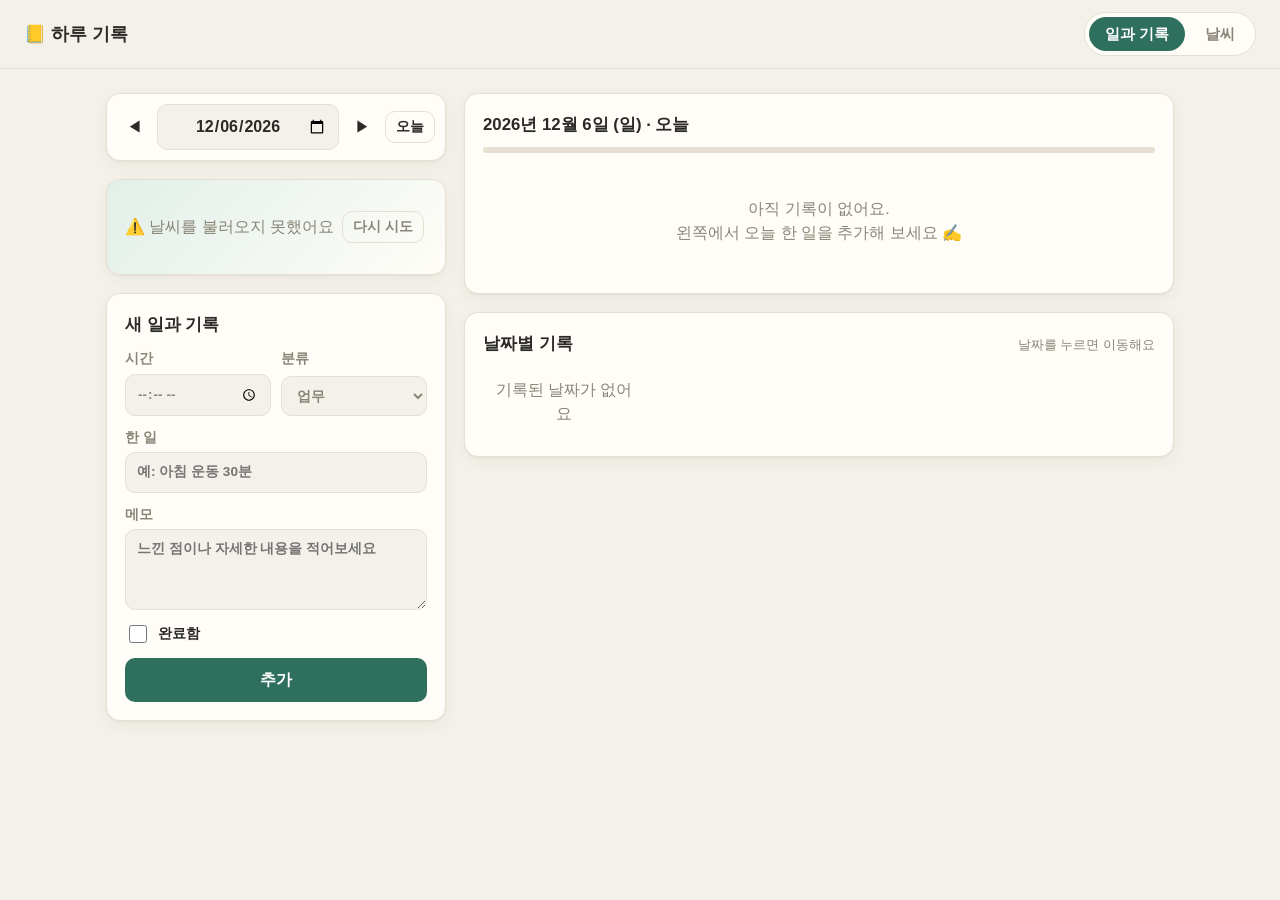
==== index.html @ ae3ea817 "1030 HW" ====
<!doctype html>
<html lang="ko">
<head>
  <meta charset="utf-8">
  <meta name="viewport" content="width=device-width, initial-scale=1">
  <title>하루 기록 · 일과</title>
  <link rel="stylesheet" href="css/style.css">
</head>
<body>
  <header class="topbar">
    <div class="brand">📒 하루 기록</div>
    <nav class="tabs">
      <a href="index.html" class="active">일과 기록</a>
      <a href="weather.html">날씨</a>
    </nav>
  </header>

  <main class="layout">
    <!-- 왼쪽: 날짜 / 날씨 / 입력 폼 -->
    <section class="col">
      <div class="card date-nav">
        <button id="prevDay" class="icon-btn" aria-label="이전 날">◀</button>
        <input type="date" id="datePicker" aria-label="날짜 선택">
        <button id="nextDay" class="icon-btn" aria-label="다음 날">▶</button>
        <button id="todayBtn" class="btn ghost small">오늘</button>
      </div>

      <div class="card day-weather" id="dayWeather"></div>

      <form class="card entry-form" id="entryForm" autocomplete="off">
        <h2 id="formTitle">새 일과 기록</h2>
        <div class="form-row">
          <label>시간
            <input type="time" id="fTime">
          </label>
          <label>분류
            <select id="fCategory">
              <option>업무</option>
              <option>공부</option>
              <option>운동</option>
              <option>생활</option>
              <option>휴식</option>
              <option>기타</option>
            </select>
          </label>
        </div>
        <label>한 일
          <input type="text" id="fTitle" required maxlength="80" placeholder="예: 아침 운동 30분">
        </label>
        <label>메모
          <textarea id="fMemo" rows="3" maxlength="500" placeholder="느낀 점이나 자세한 내용을 적어보세요"></textarea>
        </label>
        <label class="check">
          <input type="checkbox" id="fDone"> 완료함
        </label>
        <div class="btn-row">
          <button class="btn primary" type="submit" id="submitBtn">추가</button>
          <button class="btn ghost" type="button" id="cancelEdit" hidden>취소</button>
        </div>
      </form>
    </section>

    <!-- 오른쪽: 목록 / 날짜별 요약 -->
    <section class="col wide">
      <div class="card">
        <div class="list-head">
          <h2 id="listTitle">일과</h2>
          <span id="progressText" class="muted"></span>
        </div>
        <div class="progress"><div id="progressBar"></div></div>
        <ul id="entryList" class="entry-list"></ul>
      </div>

      <div class="card">
        <div class="list-head">
          <h2>날짜별 기록</h2>
          <span class="muted small-text">날짜를 누르면 이동해요</span>
        </div>
        <ul id="dateSummary" class="summary-list"></ul>
      </div>
    </section>
  </main>

  <div id="toast" class="toast" role="status" aria-live="polite"></div>

  <script src="js/common.js"></script>
  <script src="js/diary.js"></script>
</body>
</html>
---- css/style.css ----
/* ===================== 기본 ===================== */
:root {
  --bg: #f4f1ea;
  --card: #fffdf8;
  --ink: #2b2a27;
  --muted: #8a8578;
  --line: #e6e0d3;
  --accent: #2f6f5e;
  --accent-soft: #e2efe9;
  --warn: #c0533c;
  --hi: #d9603b;
  --lo: #3b78c9;
  --radius: 14px;
  --shadow: 0 1px 2px rgba(60, 50, 30, .06), 0 4px 16px rgba(60, 50, 30, .05);
  --c1: #3b78c9; --c2: #8a5cc2; --c3: #2f9a6a; --c4: #c98a2b; --c5: #c45a8a; --c6: #7b7b7b;
}
@media (prefers-color-scheme: dark) {
  :root {
    --bg: #1b1d1c; --card: #242725; --ink: #ebe8e1; --muted: #9a978f; --line: #353a37;
    --accent: #6cc0a5; --accent-soft: #24372f; --warn: #e88a72; --hi: #f08a64; --lo: #7eaef0;
    --shadow: 0 1px 2px rgba(0,0,0,.3);
  }
}
* { box-sizing: border-box; }
html, body { margin: 0; }
body {
  font-family: 'Pretendard', -apple-system, BlinkMacSystemFont, 'Apple SD Gothic Neo', 'Malgun Gothic', 'Noto Sans KR', sans-serif;
  background: var(--bg);
  color: var(--ink);
  line-height: 1.5;
  -webkit-font-smoothing: antialiased;
}
h2 { font-size: 1.05rem; margin: 0 0 12px; }
.muted { color: var(--muted); }
.small-text { font-size: .8rem; font-weight: 400; }
button, input, select, textarea { font: inherit; color: inherit; }

/* ===================== 상단 바 ===================== */
.topbar {
  position: sticky; top: 0; z-index: 10;
  display: flex; align-items: center; justify-content: space-between; gap: 12px;
  padding: 12px 24px;
  background: color-mix(in srgb, var(--bg) 88%, transparent);
  backdrop-filter: blur(8px);
  border-bottom: 1px solid var(--line);
}
.brand { font-weight: 800; font-size: 1.1rem; }
.tabs { display: flex; gap: 4px; background: var(--card); border: 1px solid var(--line); border-radius: 999px; padding: 4px; }
.tabs a {
  text-decoration: none; color: var(--muted); padding: 6px 16px; border-radius: 999px; font-weight: 600; font-size: .92rem;
}
.tabs a.active { background: var(--accent); color: #fff; }
@media (prefers-color-scheme: dark) { .tabs a.active { color: #102018; } }

/* ===================== 카드 / 버튼 ===================== */
.card {
  background: var(--card); border: 1px solid var(--line); border-radius: var(--radius);
  box-shadow: var(--shadow); padding: 18px;
}
.btn {
  border: 1px solid transparent; border-radius: 10px; padding: 9px 16px; cursor: pointer; font-weight: 600;
  transition: transform .05s, background .15s;
}
.btn:active { transform: translateY(1px); }
.btn.primary { background: var(--accent); color: #fff; }
.btn.primary:hover { filter: brightness(1.08); }
@media (prefers-color-scheme: dark) { .btn.primary { color: #102018; } }
.btn.ghost { background: transparent; border-color: var(--line); }
.btn.ghost:hover { background: var(--accent-soft); }
.btn.small { padding: 5px 10px; font-size: .85rem; }
.icon-btn {
  border: none; background: transparent; cursor: pointer; border-radius: 8px;
  width: 34px; height: 34px; display: inline-grid; place-items: center; font-size: .95rem;
}
.icon-btn:hover { background: var(--accent-soft); }

input[type=text], input[type=time], input[type=date], input[type=search], select, textarea {
  width: 100%; padding: 9px 11px; border: 1px solid var(--line); border-radius: 10px;
  background: var(--bg); outline: none; transition: border-color .15s, box-shadow .15s;
}
input:focus, select:focus, textarea:focus { border-color: var(--accent); box-shadow: 0 0 0 3px var(--accent-soft); }
textarea { resize: vertical; }

/* ===================== 1페이지 레이아웃 ===================== */
.layout {
  max-width: 1100px; margin: 24px auto; padding: 0 16px;
  display: grid; grid-template-columns: 340px 1fr; gap: 18px; align-items: start;
}
.col { display: grid; gap: 18px; }
@media (max-width: 820px) { .layout { grid-template-columns: 1fr; } }

.date-nav { display: flex; align-items: center; gap: 6px; padding: 10px; }
.date-nav input { flex: 1; text-align: center; font-weight: 600; }

/* 날짜별 날씨 카드 */
.day-weather { min-height: 96px; display: grid; gap: 10px;
  background: linear-gradient(135deg, var(--accent-soft), var(--card)); }
.dw-main { display: flex; align-items: center; gap: 14px; }
.dw-icon { font-size: 2.6rem; line-height: 1; }
.dw-desc { font-weight: 700; }
.dw-temp { font-size: 1.25rem; font-weight: 700; }
.dw-temp .hi { color: var(--hi); } .dw-temp .lo { color: var(--lo); }
.dw-rain { margin-left: auto; color: var(--muted); font-weight: 600; }
.dw-loc { color: var(--muted); font-size: .82rem; text-decoration: none; }
.dw-loc:hover { color: var(--accent); text-decoration: underline; }
.dw-loading, .dw-empty { color: var(--muted); display: flex; align-items: center; gap: 8px; flex-wrap: wrap; }

/* 입력 폼 */
.entry-form { display: grid; gap: 12px; transition: box-shadow .2s; }
.entry-form h2 { margin: 0; }
.entry-form label { display: grid; gap: 4px; font-size: .85rem; font-weight: 600; color: var(--muted); }
.entry-form label.check { display: flex; align-items: center; gap: 8px; color: var(--ink); cursor: pointer; }
.entry-form label.check input { width: 18px; height: 18px; accent-color: var(--accent); }
.entry-form.is-editing { box-shadow: 0 0 0 2px var(--accent); }
.form-row { display: grid; grid-template-columns: 1fr 1fr; gap: 10px; }
.btn-row { display: flex; gap: 8px; }
.btn-row .primary { flex: 1; }

/* 목록 */
.list-head { display: flex; align-items: baseline; justify-content: space-between; gap: 8px; margin-bottom: 10px; }
.list-head h2 { margin: 0; }
.progress { height: 6px; background: var(--line); border-radius: 99px; overflow: hidden; margin-bottom: 14px; }
.progress div { height: 100%; width: 0; background: var(--accent); transition: width .3s; }

.entry-list, .summary-list, .results, .daily { list-style: none; margin: 0; padding: 0; }
.entry {
  display: flex; align-items: flex-start; gap: 12px; padding: 12px 8px;
  border-bottom: 1px solid var(--line); border-radius: 10px; transition: background .15s;
}
.entry:last-child { border-bottom: none; }
.entry:hover { background: var(--bg); }
.entry.editing { background: var(--accent-soft); }
.chk {
  flex: none; width: 24px; height: 24px; margin-top: 1px; border-radius: 7px; cursor: pointer;
  border: 2px solid var(--line); background: var(--card); color: #fff; font-weight: 800; font-size: .8rem;
}
.entry.done .chk { background: var(--accent); border-color: var(--accent); }
.entry-body { flex: 1; min-width: 0; }
.entry-top { display: flex; align-items: center; gap: 8px; flex-wrap: wrap; }
.time { font-variant-numeric: tabular-nums; font-weight: 700; color: var(--muted); font-size: .9rem; }
.title { font-weight: 600; word-break: break-all; }
.entry.done .title { text-decoration: line-through; color: var(--muted); }
.memo { margin: 4px 0 0; color: var(--muted); font-size: .9rem; white-space: pre-wrap; word-break: break-all; }
.entry-act { display: flex; opacity: .55; transition: opacity .15s; }
.entry:hover .entry-act, .entry.editing .entry-act { opacity: 1; }
@media (hover: none) { .entry-act { opacity: 1; } }

.tag { font-size: .72rem; font-weight: 700; padding: 2px 8px; border-radius: 99px; color: #fff; }
.tag.c1 { background: var(--c1); } .tag.c2 { background: var(--c2); } .tag.c3 { background: var(--c3); }
.tag.c4 { background: var(--c4); } .tag.c5 { background: var(--c5); } .tag.c6 { background: var(--c6); }

.empty { text-align: center; color: var(--muted); padding: 30px 10px; }
.empty.small { padding: 12px; }

.summary-list { display: grid; grid-template-columns: repeat(auto-fill, minmax(130px, 1fr)); gap: 8px; }
.summary-list li[data-date] {
  display: flex; justify-content: space-between; padding: 8px 12px; border: 1px solid var(--line);
  border-radius: 10px; cursor: pointer; font-size: .9rem;
}
.summary-list li[data-date]:hover { border-color: var(--accent); }
.summary-list li.active { background: var(--accent-soft); border-color: var(--accent); font-weight: 700; }

/* 토스트 */
.toast {
  position: fixed; left: 50%; bottom: 28px; transform: translate(-50%, 20px);
  background: var(--ink); color: var(--bg); padding: 10px 18px; border-radius: 99px;
  opacity: 0; pointer-events: none; transition: .25s; font-weight: 600;
}
.toast.show { opacity: 1; transform: translate(-50%, 0); }

/* ===================== 2페이지: 날씨 ===================== */
.wx-page { max-width: 980px; margin: 24px auto; padding: 0 16px; display: grid; gap: 18px; }
.search { display: flex; gap: 8px; flex-wrap: wrap; }
.search input { flex: 1 1 220px; }
.search-card p { margin: 10px 0 0; }
.results { margin-top: 10px; border: 1px solid var(--line); border-radius: 10px; overflow: hidden; }
.results li { border-bottom: 1px solid var(--line); }
.results li:last-child { border-bottom: none; }
.results li.muted { padding: 10px 14px; }
.results button { width: 100%; text-align: left; padding: 10px 14px; border: none; background: transparent; cursor: pointer; }
.results button:hover { background: var(--accent-soft); }

.status { padding: 14px 18px; border-radius: var(--radius); background: var(--card); border: 1px solid var(--line);
  display: flex; align-items: center; gap: 10px; flex-wrap: wrap; }
.status.error { color: var(--warn); }
.spinner { width: 16px; height: 16px; border: 2px solid var(--line); border-top-color: var(--accent);
  border-radius: 50%; animation: spin .8s linear infinite; }
@keyframes spin { to { transform: rotate(360deg); } }

#wxContent { display: grid; gap: 18px; }
#wxContent[hidden] { display: none; }

/* 현재 날씨 */
.now-card {
  display: grid; grid-template-columns: 1fr auto; gap: 18px; padding: 26px; color: #fff; border: none;
  background: linear-gradient(135deg, #3d8bd9, #6cb7e8);
}
.now-card.night { background: linear-gradient(135deg, #1f2b4d, #3c4d7a); }
.now-loc { font-weight: 600; opacity: .9; }
.now-main { display: flex; align-items: center; gap: 10px; margin: 6px 0; }
.now-icon { font-size: 3.6rem; line-height: 1; }
.now-temp { font-size: 4rem; font-weight: 800; letter-spacing: -2px; line-height: 1; }
.now-desc { font-size: 1.2rem; font-weight: 700; }
.now-sub { opacity: .9; margin-top: 4px; }
.now-right { display: grid; grid-template-columns: 1fr 1fr; gap: 10px; align-content: center; }
.now-right div { background: rgba(255,255,255,.16); border-radius: 12px; padding: 10px 14px; min-width: 110px; }
.now-right span { display: block; font-size: .78rem; opacity: .85; }
.now-right b { font-size: 1.05rem; }
.now-time { grid-column: 1 / -1; color: rgba(255,255,255,.8); }
@media (max-width: 640px) { .now-card { grid-template-columns: 1fr; } }

/* 시간별 */
.hourly { display: flex; gap: 4px; overflow-x: auto; padding-bottom: 6px; scroll-snap-type: x proximity; }
.hour { flex: none; width: 58px; text-align: center; display: grid; gap: 4px; padding: 8px 0; border-radius: 10px; scroll-snap-align: start; }
.hour:first-child { background: var(--accent-soft); }
.hour.midnight { border-left: 1px dashed var(--line); border-radius: 0 10px 10px 0; }
.h-time { font-size: .8rem; color: var(--muted); font-weight: 600; }
.h-icon { font-size: 1.4rem; }
.h-bar { height: 48px; display: flex; align-items: flex-end; justify-content: center; }
.h-bar i { display: block; width: 6px; border-radius: 4px; background: linear-gradient(var(--hi), var(--c4)); }
.h-temp { font-weight: 700; }
.h-pop { font-size: .72rem; color: var(--muted); min-height: 1em; }
.h-pop.wet, .d-pop.wet { color: var(--lo); font-weight: 700; }

.grid-2 { display: grid; grid-template-columns: 1.3fr 1fr; gap: 18px; }
@media (max-width: 760px) { .grid-2 { grid-template-columns: 1fr; } }

/* 7일 */
.daily li { display: grid; grid-template-columns: 70px 30px 40px 34px 1fr 34px; align-items: center; gap: 8px;
  padding: 9px 0; border-bottom: 1px solid var(--line); font-size: .92rem; }
.daily li:last-child { border-bottom: none; }
.d-name { font-weight: 600; }
.d-icon { font-size: 1.25rem; text-align: center; }
.d-pop { font-size: .78rem; color: var(--muted); }
.d-lo { color: var(--lo); text-align: right; font-weight: 600; }
.d-hi { color: var(--hi); font-weight: 700; }
.d-range { position: relative; height: 6px; background: var(--line); border-radius: 99px; }
.d-range i { position: absolute; top: 0; bottom: 0; border-radius: 99px; background: linear-gradient(90deg, var(--lo), var(--hi)); }

/* 오늘의 정보 */
.stats { display: grid; grid-template-columns: 1fr 1fr; gap: 10px; }
.stat { background: var(--bg); border-radius: 12px; padding: 12px; display: grid; gap: 2px; }
.s-icon { font-size: 1.3rem; }
.s-key { font-size: .78rem; color: var(--muted); }
.stat b { font-size: 1rem; }

.footer { text-align: center; padding: 20px 0 32px; }
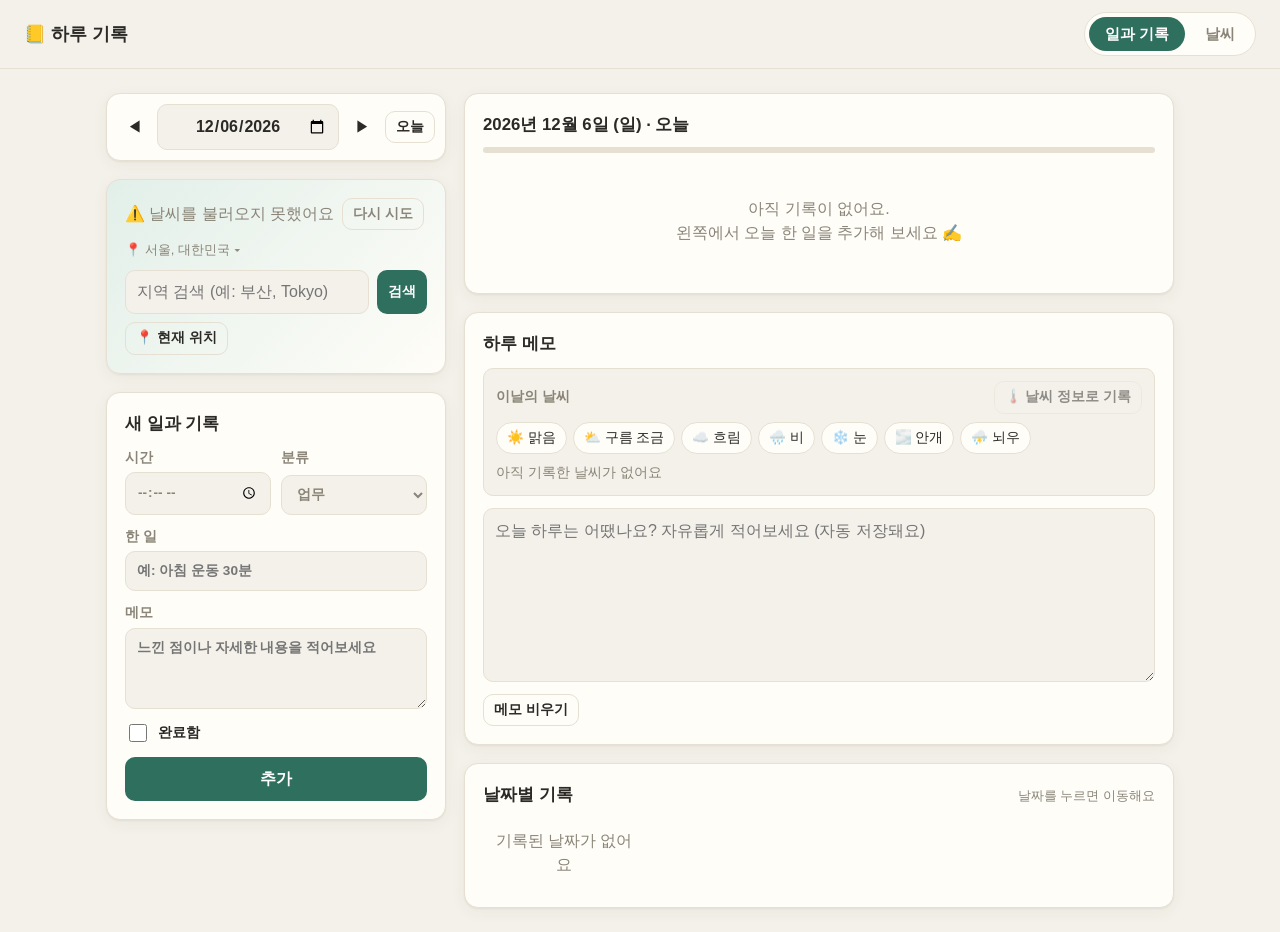
==== commit 042cc112: "2nd" ====
--- a/index.html
+++ b/index.html
@@ -25,7 +25,18 @@
         <button id="todayBtn" class="btn ghost small">오늘</button>
       </div>
 
-      <div class="card day-weather" id="dayWeather"></div>
+      <div class="card day-weather">
+        <div id="dayWeather" class="dw-body"></div>
+        <button type="button" class="dw-loc" id="locToggle" aria-expanded="false" aria-controls="locPanel">📍 <span id="locName">현재 위치</span> ▾</button>
+        <div id="locPanel" class="loc-panel" hidden>
+          <form id="locForm" class="search">
+            <input id="locInput" type="search" placeholder="지역 검색 (예: 부산, Tokyo)" autocomplete="off" aria-label="지역 검색">
+            <button class="btn primary small" type="submit">검색</button>
+            <button class="btn ghost small" type="button" id="locGeo">📍 현재 위치</button>
+          </form>
+          <ul id="locResults" class="results" hidden></ul>
+        </div>
+      </div>
 
       <form class="card entry-form" id="entryForm" autocomplete="off">
         <h2 id="formTitle">새 일과 기록</h2>
@@ -71,6 +82,25 @@
         <ul id="entryList" class="entry-list"></ul>
       </div>
 
+      <div class="card note-card">
+        <div class="list-head">
+          <h2>하루 메모</h2>
+          <span id="noteStatus" class="muted small-text"></span>
+        </div>
+        <div class="note-wx">
+          <div class="note-wx-head">
+            <span class="note-label">이날의 날씨</span>
+            <button type="button" class="btn ghost small" id="noteWxAuto">🌡️ 날씨 정보로 기록</button>
+          </div>
+          <div id="noteWxChips" class="wx-chips" role="group" aria-label="날씨 직접 선택"></div>
+          <div id="noteWxSaved" class="note-wx-saved"></div>
+        </div>
+        <textarea id="noteText" rows="6" maxlength="3000" aria-label="하루 메모" placeholder="오늘 하루는 어땠나요? 자유롭게 적어보세요 (자동 저장돼요)"></textarea>
+        <div class="btn-row">
+          <button type="button" class="btn ghost small" id="noteClear">메모 비우기</button>
+        </div>
+      </div>
+
       <div class="card">
         <div class="list-head">
           <h2>날짜별 기록</h2>
--- a/css/style.css
+++ b/css/style.css
@@ -101,8 +101,28 @@
 .dw-temp { font-size: 1.25rem; font-weight: 700; }
 .dw-temp .hi { color: var(--hi); } .dw-temp .lo { color: var(--lo); }
 .dw-rain { margin-left: auto; color: var(--muted); font-weight: 600; }
-.dw-loc { color: var(--muted); font-size: .82rem; text-decoration: none; }
+.dw-body { display: grid; gap: 10px; }
+.dw-loc { justify-self: start; color: var(--muted); font-size: .82rem; background: none; border: none; padding: 0; cursor: pointer; font: inherit; font-size: .82rem; }
 .dw-loc:hover { color: var(--accent); text-decoration: underline; }
+.loc-panel { display: grid; gap: 0; }
+.loc-panel .search input { flex: 1 1 160px; }
+
+/* 하루 메모 */
+.note-card { display: grid; gap: 12px; }
+.note-card .list-head { margin-bottom: 0; }
+.note-card textarea { resize: vertical; min-height: 120px; line-height: 1.6; }
+.note-wx { display: grid; gap: 8px; padding: 12px; border: 1px solid var(--line); border-radius: 10px; background: var(--bg); }
+.note-wx-head { display: flex; align-items: center; justify-content: space-between; gap: 8px; flex-wrap: wrap; }
+.note-label { font-size: .85rem; font-weight: 600; color: var(--muted); }
+.wx-chips { display: flex; flex-wrap: wrap; gap: 6px; }
+.wx-chip { padding: 5px 10px; border: 1px solid var(--line); border-radius: 999px; background: var(--card);
+  color: var(--ink); font: inherit; font-size: .85rem; cursor: pointer; }
+.wx-chip:hover { background: var(--accent-soft); }
+.wx-chip.active { background: var(--accent); border-color: var(--accent); color: #fff; font-weight: 700; }
+.note-wx-saved { font-size: .88rem; }
+.note-wx-saved .hi { color: var(--hi); font-weight: 700; }
+.note-wx-saved .lo { color: var(--lo); font-weight: 700; }
+.btn:disabled { opacity: .5; cursor: not-allowed; }
 .dw-loading, .dw-empty { color: var(--muted); display: flex; align-items: center; gap: 8px; flex-wrap: wrap; }
 
 /* 입력 폼 */
